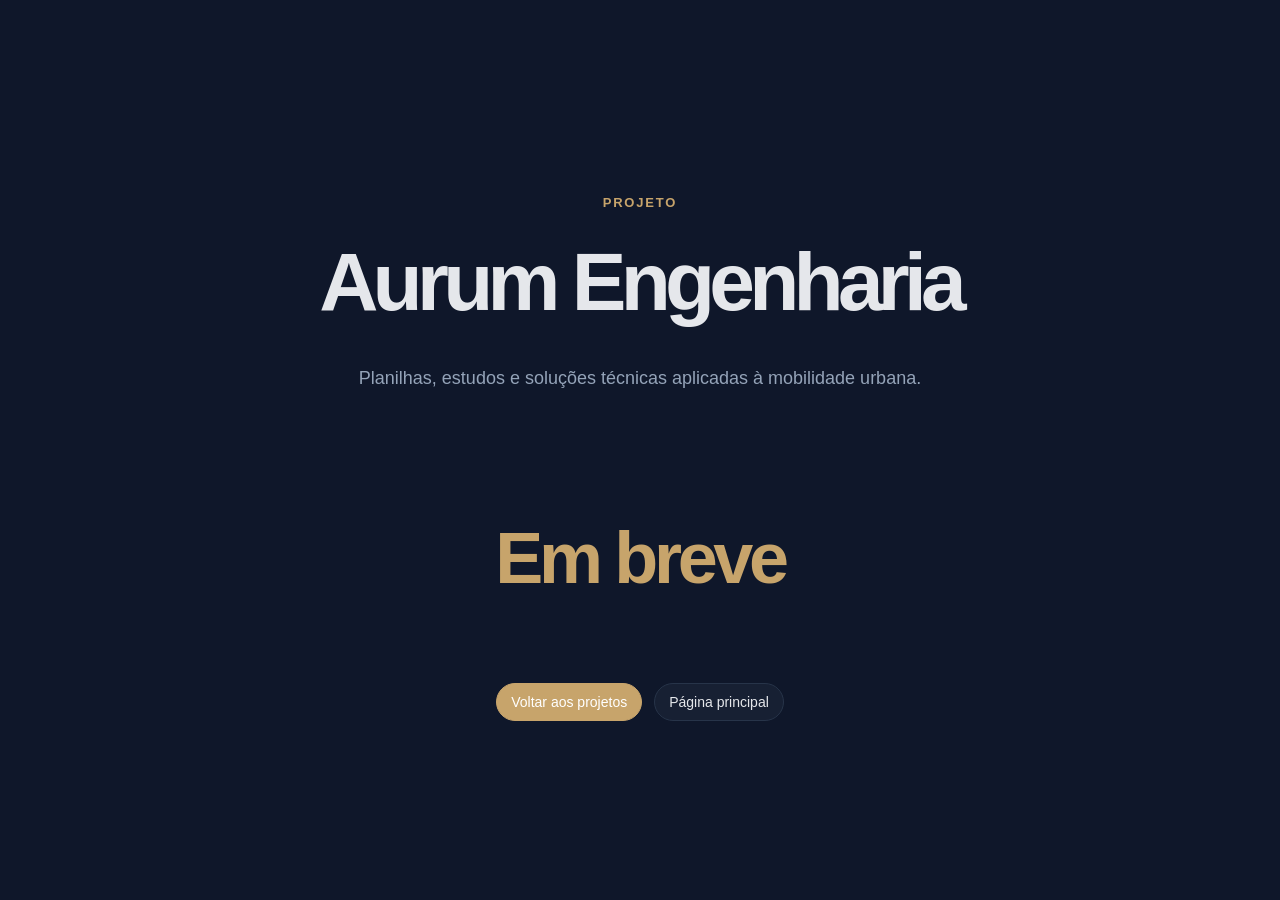
==== aurum-engenharia/index.html @ 8e8670e5 "cards e pastas" ====
<!DOCTYPE html>
<html lang="pt-BR">
<head>
  <meta charset="UTF-8" />
  <meta name="viewport" content="width=device-width, initial-scale=1.0" />
  <title>Aurum Engenharia | Igor Machado</title>
  <link rel="stylesheet" href="../style.css" />
</head>

<body class="dark">
  <main class="coming-soon-page">
    <p class="eyebrow">Projeto</p>
    <h1>Aurum Engenharia</h1>
    <p class="coming-text">
      Planilhas, estudos e soluções técnicas aplicadas à mobilidade urbana.
    </p>
    <p class="coming-soon">Em breve</p>
    <div class="hero-buttons">
      <a class="btn primary" href="../projects.html">Voltar aos projetos</a>
      <a class="btn secondary" href="../index.html">Página principal</a>
    </div>
  </main>
</body>
</html>
---- style.css ----
:root {
  --bg: #f4f1ea;
  --surface: #ffffff;
  --text: #1f2933;
  --muted: #6b7280;
  --border: #ddd6cc;
  --accent: #8a6f4d;
  --accent-dark: #5f4b32;
}

body.dark {
  --bg: #0f172a;
  --surface: #172033;
  --text: #e5e7eb;
  --muted: #94a3b8;
  --border: #273449;
  --accent: #c7a46b;
  --accent-dark: #e0bd7a;
}

* {
  box-sizing: border-box;
}

html {
  scroll-behavior: smooth;
}

body {
  margin: 0;
  font-family: Arial, Helvetica, sans-serif;
  background: var(--bg);
  color: var(--text);
}

.navbar {
  position: sticky;
  top: 0;
  z-index: 10;
  display: flex;
  justify-content: space-between;
  align-items: center;
  padding: 24px 8%;
  background: rgba(244, 241, 234, 0.85);
  backdrop-filter: blur(12px);
  border-bottom: 1px solid var(--border);
}

body.dark .navbar {
  background: rgba(15, 23, 42, 0.85);
}

.logo {
  font-weight: 700;
  letter-spacing: -0.03em;
}

.logo a {
  color: inherit;
  text-decoration: none;
}

.nav-links {
  display: flex;
  align-items: center;
  gap: 18px;
}

.nav-links a {
  color: var(--muted);
  text-decoration: none;
  font-size: 14px;
}

button,
.btn {
  border: 1px solid var(--border);
  background: var(--surface);
  color: var(--text);
  padding: 10px 14px;
  border-radius: 999px;
  cursor: pointer;
  text-decoration: none;
  font-size: 14px;
}

.hero {
  min-height: 82vh;
  display: grid;
  grid-template-columns: 1.4fr 0.9fr;
  align-items: center;
  gap: 48px;
  padding: 80px 8%;
}

.eyebrow {
  color: var(--accent);
  text-transform: uppercase;
  letter-spacing: 0.14em;
  font-size: 13px;
  font-weight: 700;
}

h1 {
  font-size: clamp(42px, 7vw, 82px);
  line-height: 0.95;
  letter-spacing: -0.07em;
  margin: 16px 0 24px;
  max-width: 900px;
}

h2 {
  font-size: clamp(30px, 4vw, 52px);
  letter-spacing: -0.05em;
  margin: 0 0 18px;
}

h3 {
  margin: 0 0 10px;
}

p {
  color: var(--muted);
  line-height: 1.7;
}

.hero-text > p {
  max-width: 680px;
  font-size: 18px;
}

.hero-buttons {
  display: flex;
  flex-wrap: wrap;
  gap: 12px;
  margin-top: 32px;
}

.btn.primary {
  background: var(--accent);
  color: white;
  border-color: var(--accent);
}

.hero-card,
.card,
.timeline-item,
.about {
  background: var(--surface);
  border: 1px solid var(--border);
  border-radius: 28px;
  padding: 32px;
  box-shadow: 0 20px 60px rgba(0, 0, 0, 0.08);
}

.hero-card {
  transform: rotate(2deg);
}

.section {
  padding: 80px 8%;
}

.section-header {
  margin-bottom: 32px;
}

.grid {
  display: grid;
  grid-template-columns: repeat(2, 1fr);
  gap: 22px;
}

.split {
  display: grid;
  grid-template-columns: 0.8fr 1.2fr;
  gap: 48px;
}

.timeline {
  display: grid;
  gap: 18px;
}

.timeline-item span {
  color: var(--accent);
  font-size: 14px;
  font-weight: 700;
}

.about {
  margin: 80px 8%;
}

@media (max-width: 850px) {
  .navbar {
    align-items: flex-start;
    gap: 18px;
    flex-direction: column;
  }

  .nav-links {
    flex-wrap: wrap;
  }

  .hero,
  .split,
  .grid {
    grid-template-columns: 1fr;
  }

  .hero {
    padding-top: 48px;
  }

  .hero-card {
    transform: none;
  }
}

.project-company {
  color: var(--accent);
  font-size: 14px;
  font-weight: 700;
  margin-bottom: 14px;
}

.project-link {
  display: inline-block;
  margin-top: 18px;
  color: var(--accent-dark);
  text-decoration: none;
  font-weight: 700;
}

.project-link:hover {
  opacity: 0.8;
}

.projects-page .card {
  border-radius: 8px;
  min-height: 260px;
}

.projects-page .card p {
  margin-bottom: 0;
}

.projects-page .project-link {
  margin-top: 24px;
}


.coming-soon-page {
  min-height: 100vh;
  display: flex;
  flex-direction: column;
  justify-content: center;
  align-items: center;
  text-align: center;
  padding: 40px;
}

.coming-text {
  max-width: 700px;
  margin-bottom: 32px;
  font-size: 18px;
}

.coming-soon {
  font-size: 72px;
  font-weight: 700;
  letter-spacing: -0.06em;
  color: var(--accent);
  margin-bottom: 32px;
}
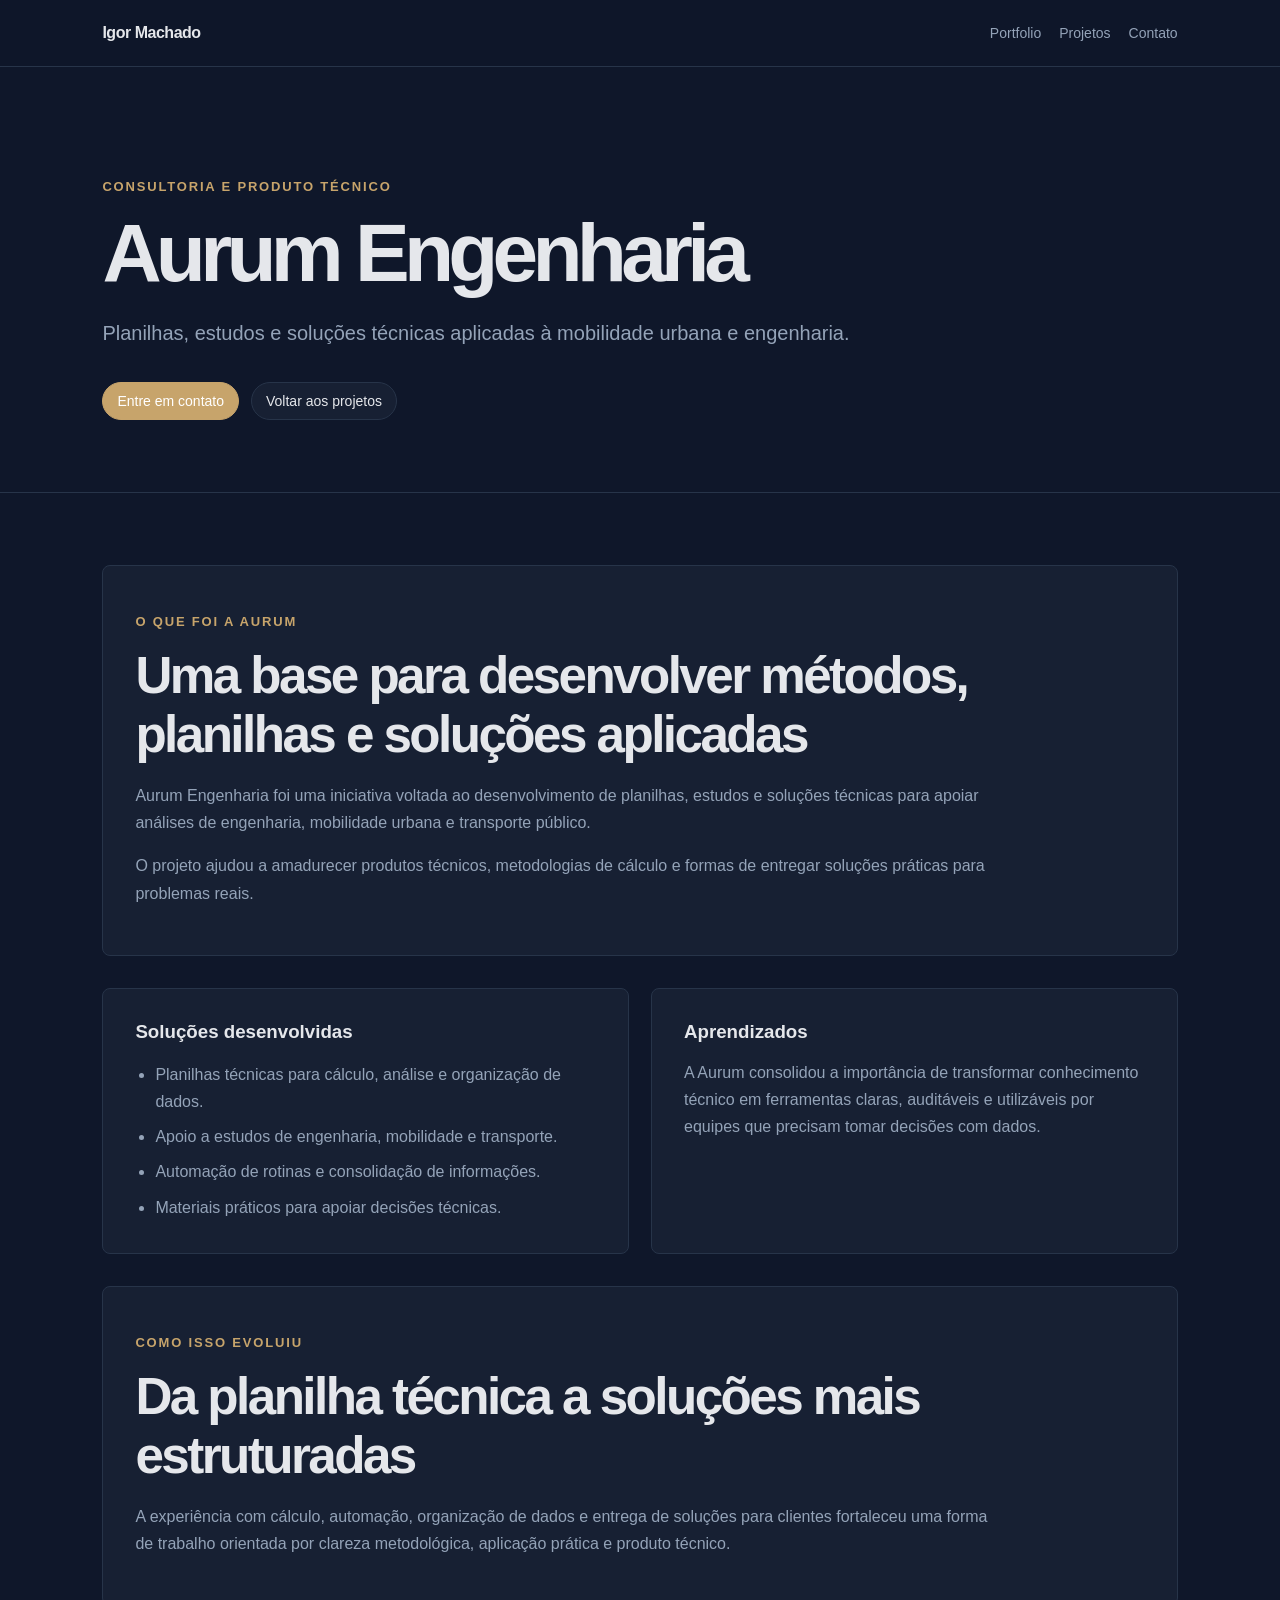
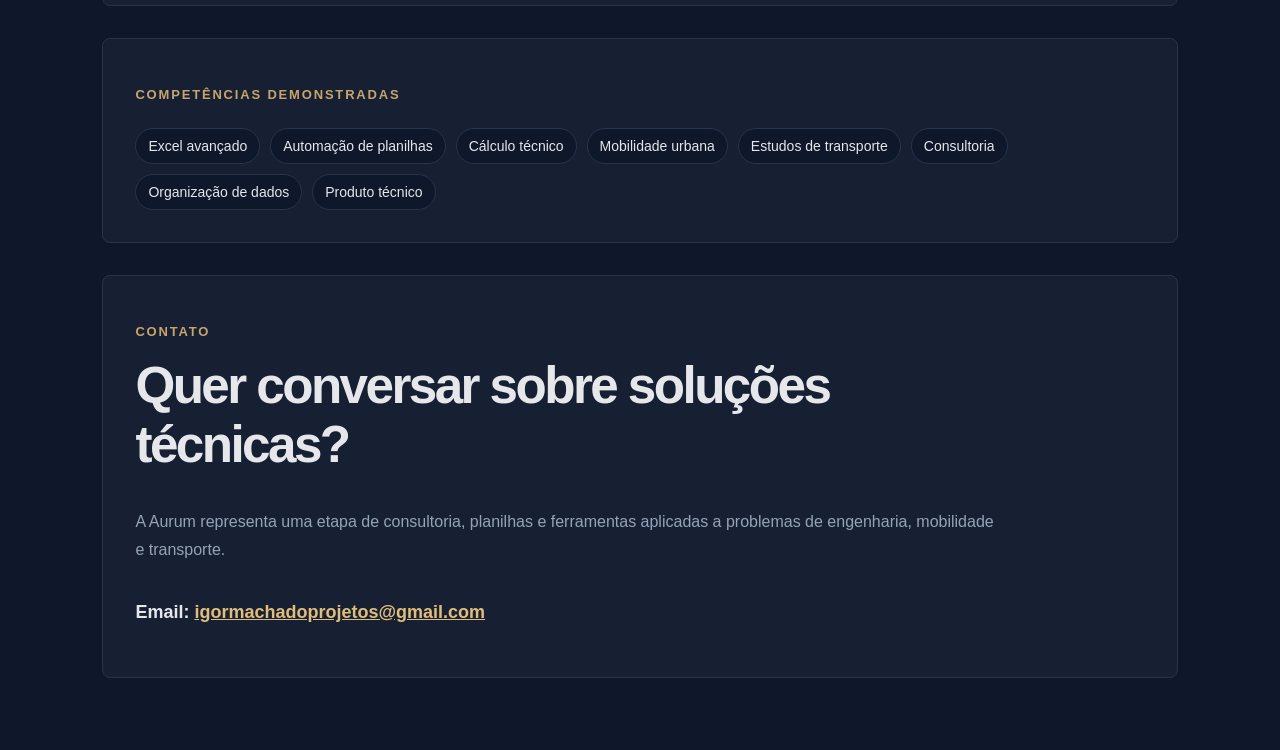
==== commit 5d2ba5b1: "dashboard and tesis" ====
--- a/aurum-engenharia/index.html
+++ b/aurum-engenharia/index.html
@@ -7,18 +7,105 @@
   <link rel="stylesheet" href="../style.css" />
 </head>
 
-<body class="dark">
-  <main class="coming-soon-page">
-    <p class="eyebrow">Projeto</p>
-    <h1>Aurum Engenharia</h1>
-    <p class="coming-text">
-      Planilhas, estudos e soluções técnicas aplicadas à mobilidade urbana.
-    </p>
-    <p class="coming-soon">Em breve</p>
-    <div class="hero-buttons">
-      <a class="btn primary" href="../projects.html">Voltar aos projetos</a>
-      <a class="btn secondary" href="../index.html">Página principal</a>
+<body class="dark project-detail-page">
+  <header class="navbar">
+    <div class="logo">
+      <a href="../index.html">Igor Machado</a>
     </div>
+
+    <nav class="nav-links">
+      <a href="../index.html">Portfolio</a>
+      <a href="../projects.html">Projetos</a>
+      <a href="#contact-info">Contato</a>
+    </nav>
+  </header>
+
+  <main>
+    <section class="project-hero">
+      <p class="eyebrow">Consultoria e produto t&eacute;cnico</p>
+      <h1>Aurum Engenharia</h1>
+      <p class="project-lead">
+        Planilhas, estudos e solu&ccedil;&otilde;es t&eacute;cnicas aplicadas &agrave; mobilidade urbana
+        e engenharia.
+      </p>
+      <div class="hero-buttons">
+        <a class="btn primary" href="#contact-info">Entre em contato</a>
+        <a class="btn secondary" href="../projects.html">Voltar aos projetos</a>
+      </div>
+    </section>
+
+    <section class="project-content">
+      <div class="content-block">
+        <p class="eyebrow">O que foi a Aurum</p>
+        <h2>Uma base para desenvolver m&eacute;todos, planilhas e solu&ccedil;&otilde;es aplicadas</h2>
+        <p>
+          Aurum Engenharia foi uma iniciativa voltada ao desenvolvimento de
+          planilhas, estudos e solu&ccedil;&otilde;es t&eacute;cnicas para apoiar an&aacute;lises de
+          engenharia, mobilidade urbana e transporte p&uacute;blico.
+        </p>
+        <p>
+          O projeto ajudou a amadurecer produtos t&eacute;cnicos, metodologias de
+          c&aacute;lculo e formas de entregar solu&ccedil;&otilde;es pr&aacute;ticas para problemas reais.
+        </p>
+      </div>
+
+      <div class="content-grid">
+        <article class="detail-card">
+          <h3>Solu&ccedil;&otilde;es desenvolvidas</h3>
+          <ul>
+            <li>Planilhas t&eacute;cnicas para c&aacute;lculo, an&aacute;lise e organiza&ccedil;&atilde;o de dados.</li>
+            <li>Apoio a estudos de engenharia, mobilidade e transporte.</li>
+            <li>Automa&ccedil;&atilde;o de rotinas e consolida&ccedil;&atilde;o de informa&ccedil;&otilde;es.</li>
+            <li>Materiais pr&aacute;ticos para apoiar decis&otilde;es t&eacute;cnicas.</li>
+          </ul>
+        </article>
+
+        <article class="detail-card">
+          <h3>Aprendizados</h3>
+          <p>
+            A Aurum consolidou a import&acirc;ncia de transformar conhecimento t&eacute;cnico
+            em ferramentas claras, audit&aacute;veis e utiliz&aacute;veis por equipes que
+            precisam tomar decis&otilde;es com dados.
+          </p>
+        </article>
+      </div>
+
+      <div class="content-block">
+        <p class="eyebrow">Como isso evoluiu</p>
+        <h2>Da planilha t&eacute;cnica a solu&ccedil;&otilde;es mais estruturadas</h2>
+        <p>
+          A experi&ecirc;ncia com c&aacute;lculo, automa&ccedil;&atilde;o, organiza&ccedil;&atilde;o de dados e
+          entrega de solu&ccedil;&otilde;es para clientes fortaleceu uma forma de trabalho
+          orientada por clareza metodol&oacute;gica, aplica&ccedil;&atilde;o pr&aacute;tica e produto t&eacute;cnico.
+        </p>
+      </div>
+
+      <section class="skills-section">
+        <p class="eyebrow">Compet&ecirc;ncias demonstradas</p>
+        <div class="skill-list">
+          <span>Excel avan&ccedil;ado</span>
+          <span>Automa&ccedil;&atilde;o de planilhas</span>
+          <span>C&aacute;lculo t&eacute;cnico</span>
+          <span>Mobilidade urbana</span>
+          <span>Estudos de transporte</span>
+          <span>Consultoria</span>
+          <span>Organiza&ccedil;&atilde;o de dados</span>
+          <span>Produto t&eacute;cnico</span>
+        </div>
+      </section>
+
+      <section id="contact-info" class="project-cta">
+        <p class="eyebrow">Contato</p>
+        <h2>Quer conversar sobre solu&ccedil;&otilde;es t&eacute;cnicas?</h2>
+        <p>
+          A Aurum representa uma etapa de consultoria, planilhas e ferramentas
+          aplicadas a problemas de engenharia, mobilidade e transporte.
+        </p>
+        <p class="contact-email">
+          Email: <a href="mailto:igormachadoprojetos@gmail.com">igormachadoprojetos@gmail.com</a>
+        </p>
+      </section>
+    </section>
   </main>
 </body>
 </html>
--- a/style.css
+++ b/style.css
@@ -274,3 +274,245 @@
   color: var(--accent);
   margin-bottom: 32px;
 }
+
+.project-detail-page .navbar {
+  position: sticky;
+}
+
+.project-hero {
+  padding: 96px 8% 72px;
+  border-bottom: 1px solid var(--border);
+}
+
+.project-hero h1 {
+  max-width: 980px;
+}
+
+.project-lead {
+  max-width: 760px;
+  font-size: 20px;
+}
+
+.project-support {
+  max-width: 820px;
+  font-size: 17px;
+}
+
+.project-content {
+  display: grid;
+  gap: 32px;
+  padding: 72px 8%;
+}
+
+.content-block,
+.detail-card,
+.skills-section,
+.project-cta {
+  background: var(--surface);
+  border: 1px solid var(--border);
+  border-radius: 8px;
+  padding: 32px;
+}
+
+.insight-block {
+  background: var(--accent);
+  border-radius: 8px;
+  padding: 36px;
+}
+
+.insight-block .eyebrow,
+.insight-block h2,
+.insight-block p {
+  color: white;
+}
+
+.insight-block p {
+  max-width: 900px;
+}
+
+.content-block h2,
+.project-cta h2 {
+  max-width: 840px;
+}
+
+.content-block p,
+.detail-card p,
+.project-cta p {
+  max-width: 860px;
+}
+
+.content-grid {
+  display: grid;
+  grid-template-columns: repeat(2, minmax(0, 1fr));
+  gap: 22px;
+}
+
+.metric-story {
+  display: grid;
+  grid-template-columns: minmax(0, 1fr) auto;
+  align-items: center;
+  gap: 32px;
+}
+
+.metric-comparison {
+  display: flex;
+  align-items: center;
+  gap: 18px;
+  min-width: 320px;
+}
+
+.metric-point {
+  border: 1px solid var(--border);
+  border-radius: 8px;
+  background: var(--bg);
+  padding: 18px;
+  min-width: 110px;
+  text-align: center;
+}
+
+.metric-point span,
+.stat-card span,
+.stat-card small {
+  display: block;
+  color: var(--muted);
+  font-size: 13px;
+  font-weight: 700;
+}
+
+.metric-point strong {
+  display: block;
+  color: var(--text);
+  font-size: 38px;
+  line-height: 1;
+  margin-top: 8px;
+}
+
+.metric-point.featured strong {
+  color: var(--accent-dark);
+}
+
+.metric-arrow {
+  color: var(--accent);
+  font-weight: 700;
+}
+
+.stat-grid,
+.mini-card-grid {
+  display: grid;
+  grid-template-columns: repeat(2, minmax(0, 1fr));
+  gap: 14px;
+  margin: 20px 0;
+}
+
+.stat-card,
+.mini-card-grid article {
+  border: 1px solid var(--border);
+  border-radius: 8px;
+  background: var(--bg);
+  padding: 18px;
+}
+
+.stat-card strong {
+  display: block;
+  color: var(--accent-dark);
+  font-size: 36px;
+  line-height: 1;
+  margin: 10px 0 6px;
+}
+
+.mini-card-grid article h3 {
+  font-size: 17px;
+}
+
+.mini-card-grid article p {
+  margin-bottom: 0;
+}
+
+.detail-card ul {
+  margin: 18px 0 0;
+  padding-left: 20px;
+  color: var(--muted);
+  line-height: 1.7;
+}
+
+.detail-card li + li {
+  margin-top: 8px;
+}
+
+.card-subtitle {
+  color: var(--accent-dark);
+  font-size: 14px;
+  font-weight: 700;
+  margin: -4px 0 12px;
+}
+
+.card-note {
+  margin: 18px 0 0;
+}
+
+.skill-list {
+  display: flex;
+  flex-wrap: wrap;
+  gap: 10px;
+  margin-top: 22px;
+}
+
+.skill-list span {
+  border: 1px solid var(--border);
+  border-radius: 999px;
+  color: var(--text);
+  background: var(--bg);
+  padding: 9px 12px;
+  font-size: 14px;
+}
+
+.project-cta {
+  display: grid;
+  justify-items: start;
+}
+
+.contact-email {
+  color: var(--text);
+  font-size: 18px;
+  font-weight: 700;
+}
+
+.contact-email a {
+  color: var(--accent-dark);
+  overflow-wrap: anywhere;
+}
+
+.disabled-link {
+  opacity: 0.62;
+  cursor: default;
+  pointer-events: none;
+}
+
+@media (max-width: 850px) {
+  .project-hero {
+    padding-top: 56px;
+  }
+
+  .project-content,
+  .content-grid,
+  .metric-story,
+  .stat-grid,
+  .mini-card-grid {
+    grid-template-columns: 1fr;
+  }
+
+  .metric-comparison {
+    min-width: 0;
+    width: 100%;
+    justify-content: space-between;
+  }
+
+  .metric-point {
+    min-width: 0;
+    flex: 1;
+  }
+
+  .project-lead {
+    font-size: 18px;
+  }
+}
